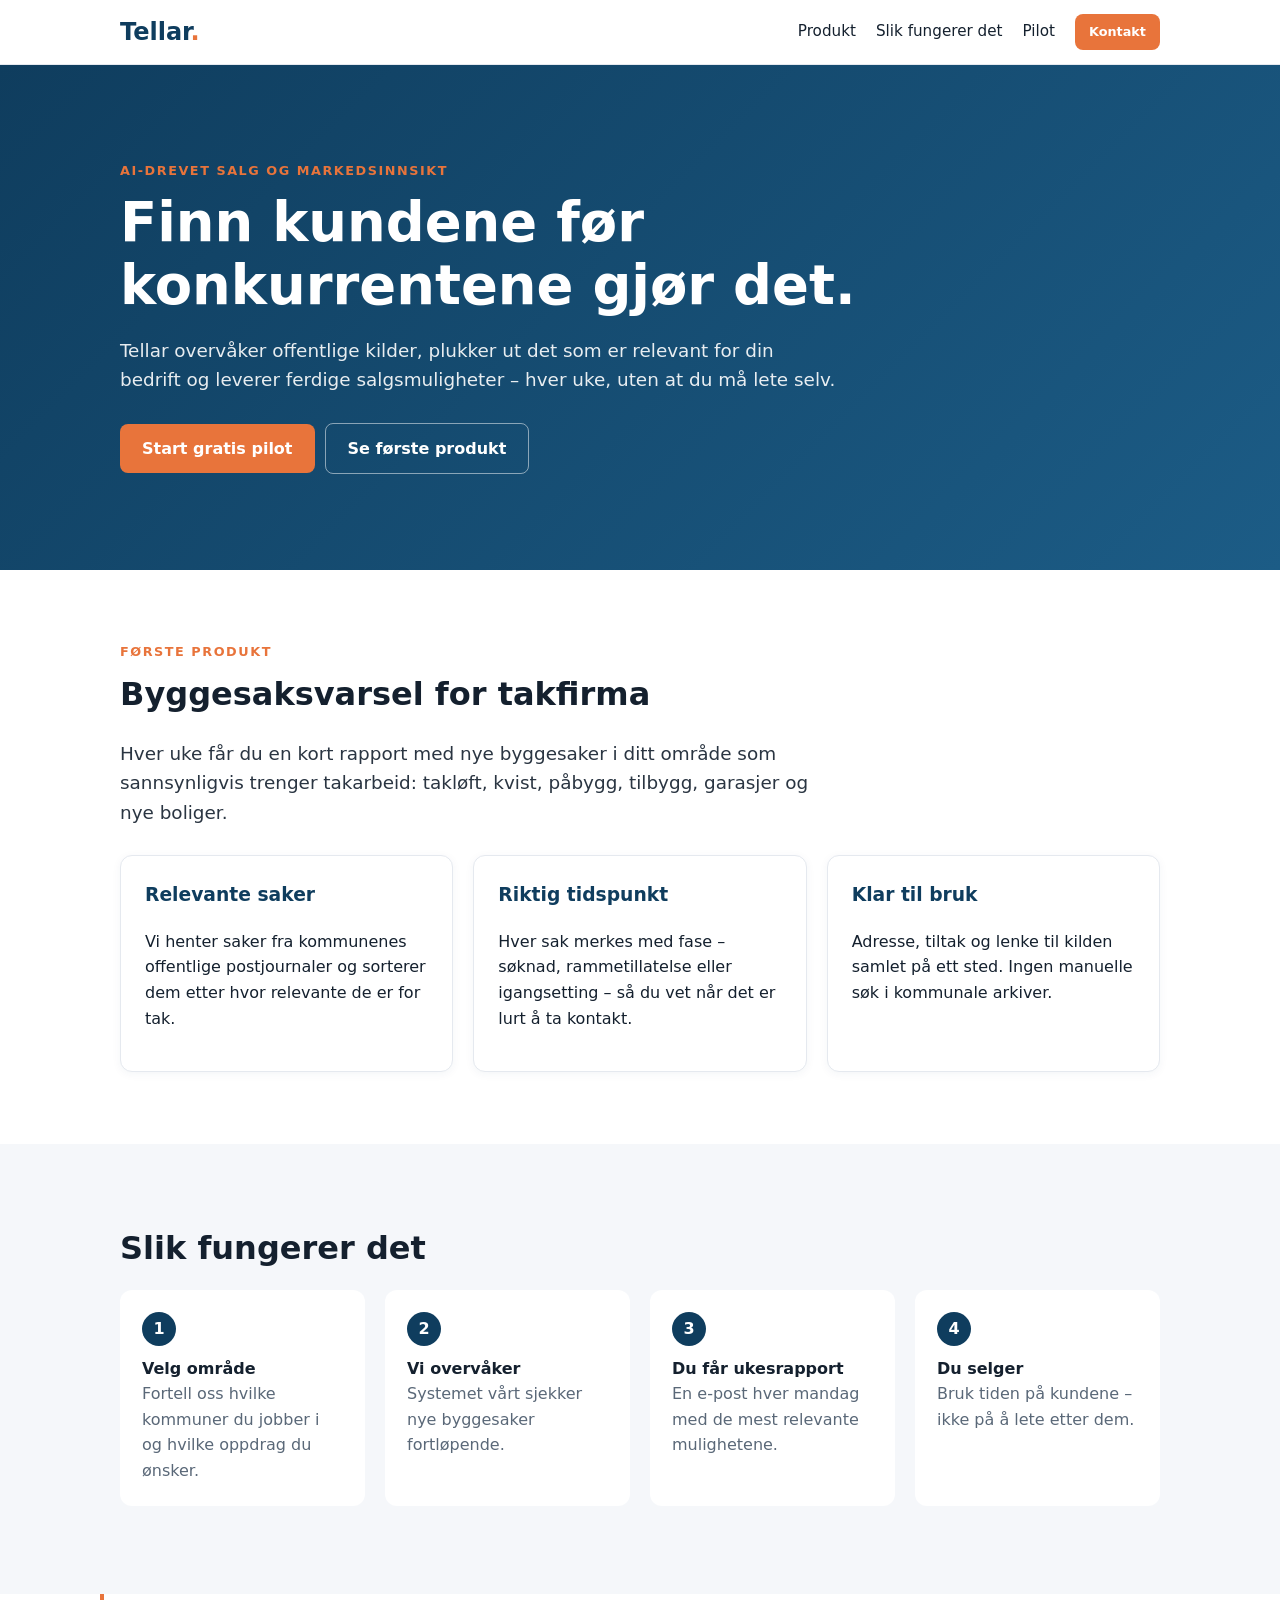
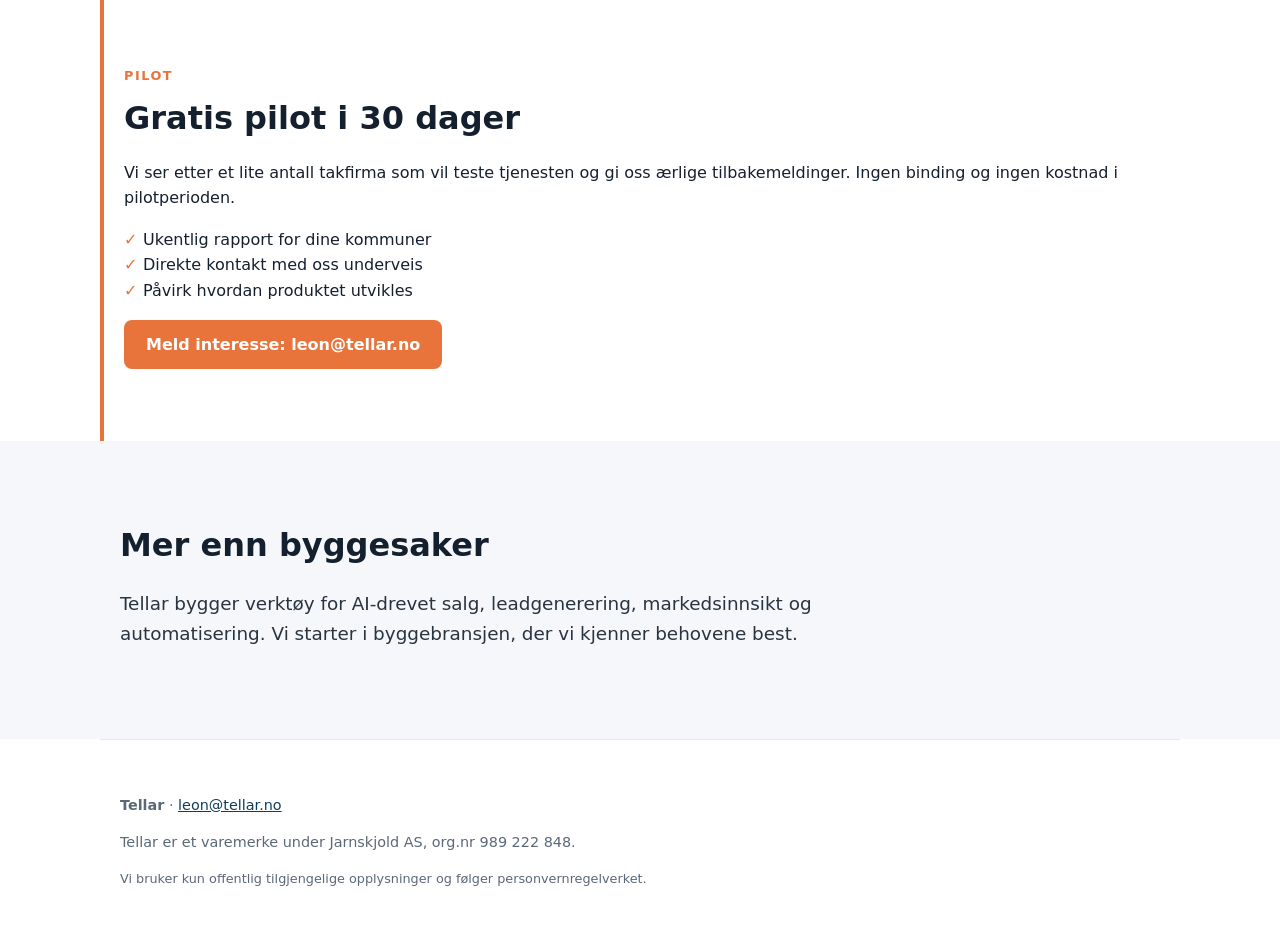
==== index.html @ bdacd9b5 "Tellar landingsside" ====
<!doctype html>
<html lang="no">
<head>
<meta charset="utf-8">
<meta name="viewport" content="width=device-width, initial-scale=1">
<title>Tellar – AI-drevet salg og markedsinnsikt for bedrifter</title>
<meta name="description" content="Tellar hjelper bedrifter å finne nye kunder med AI-drevet markedsinnsikt. Første produkt: Byggesaksvarsel for takfirma.">
<link rel="stylesheet" href="style.css">
</head>
<body>
<header class="top">
  <div class="wrap nav">
    <a class="logo" href="#">Tellar<span>.</span></a>
    <nav><a href="#produkt">Produkt</a><a href="#slik">Slik fungerer det</a><a href="#pilot">Pilot</a><a class="btn small" href="mailto:leon@tellar.no?subject=Pilot%20Byggesaksvarsel">Kontakt</a></nav>
  </div>
</header>

<section class="hero">
  <div class="wrap">
    <p class="eyebrow">AI-drevet salg og markedsinnsikt</p>
    <h1>Finn kundene før konkurrentene gjør det.</h1>
    <p class="lead">Tellar overvåker offentlige kilder, plukker ut det som er relevant for din bedrift og leverer ferdige salgsmuligheter – hver uke, uten at du må lete selv.</p>
    <div class="cta"><a class="btn" href="#pilot">Start gratis pilot</a><a class="btn ghost" href="#produkt">Se første produkt</a></div>
  </div>
</section>

<section id="produkt" class="wrap section">
  <p class="eyebrow">Første produkt</p>
  <h2>Byggesaksvarsel for takfirma</h2>
  <p class="lead">Hver uke får du en kort rapport med nye byggesaker i ditt område som sannsynligvis trenger takarbeid: takløft, kvist, påbygg, tilbygg, garasjer og nye boliger.</p>
  <div class="grid">
    <div class="card"><h3>Relevante saker</h3><p>Vi henter saker fra kommunenes offentlige postjournaler og sorterer dem etter hvor relevante de er for tak.</p></div>
    <div class="card"><h3>Riktig tidspunkt</h3><p>Hver sak merkes med fase – søknad, rammetillatelse eller igangsetting – så du vet når det er lurt å ta kontakt.</p></div>
    <div class="card"><h3>Klar til bruk</h3><p>Adresse, tiltak og lenke til kilden samlet på ett sted. Ingen manuelle søk i kommunale arkiver.</p></div>
  </div>
</section>

<section id="slik" class="band">
  <div class="wrap section">
    <h2>Slik fungerer det</h2>
    <ol class="steps">
      <li><b>Velg område</b><span>Fortell oss hvilke kommuner du jobber i og hvilke oppdrag du ønsker.</span></li>
      <li><b>Vi overvåker</b><span>Systemet vårt sjekker nye byggesaker fortløpende.</span></li>
      <li><b>Du får ukesrapport</b><span>En e-post hver mandag med de mest relevante mulighetene.</span></li>
      <li><b>Du selger</b><span>Bruk tiden på kundene – ikke på å lete etter dem.</span></li>
    </ol>
  </div>
</section>

<section id="pilot" class="wrap section pilot">
  <div>
    <p class="eyebrow">Pilot</p>
    <h2>Gratis pilot i 30 dager</h2>
    <p>Vi ser etter et lite antall takfirma som vil teste tjenesten og gi oss ærlige tilbakemeldinger. Ingen binding og ingen kostnad i pilotperioden.</p>
    <ul class="check"><li>Ukentlig rapport for dine kommuner</li><li>Direkte kontakt med oss underveis</li><li>Påvirk hvordan produktet utvikles</li></ul>
    <a class="btn" href="mailto:leon@tellar.no?subject=Pilot%20Byggesaksvarsel%20for%20takfirma">Meld interesse: leon@tellar.no</a>
  </div>
</section>

<section class="band">
  <div class="wrap section">
    <h2>Mer enn byggesaker</h2>
    <p class="lead">Tellar bygger verktøy for AI-drevet salg, leadgenerering, markedsinnsikt og automatisering. Vi starter i byggebransjen, der vi kjenner behovene best.</p>
  </div>
</section>

<footer class="wrap foot">
  <p><b>Tellar</b> · <a href="mailto:leon@tellar.no">leon@tellar.no</a></p>
  <p>Tellar er et varemerke under Jarnskjold AS, org.nr 989 222 848.</p>
  <p class="small">Vi bruker kun offentlig tilgjengelige opplysninger og følger personvernregelverket.</p>
</footer>
</body>
</html>
---- style.css ----
:root{--ink:#14202e;--muted:#5a6878;--brand:#0f3d5e;--accent:#e8743b;--bg:#f5f7fa}
*{box-sizing:border-box}body{margin:0;font-family:Inter,system-ui,-apple-system,Segoe UI,Roboto,sans-serif;color:var(--ink);line-height:1.6}
a{color:var(--brand)}.wrap{max-width:1080px;margin:0 auto;padding:0 20px}
.top{position:sticky;top:0;background:#fffffff0;border-bottom:1px solid #e5e9ef;z-index:5}
.nav{display:flex;justify-content:space-between;align-items:center;height:64px}
.logo{font-weight:800;font-size:1.5rem;text-decoration:none;color:var(--brand)}.logo span{color:var(--accent)}
nav a{margin-left:20px;text-decoration:none;color:var(--ink);font-size:.95rem}
.btn{display:inline-block;background:var(--accent);color:#fff;padding:12px 22px;border-radius:8px;text-decoration:none;font-weight:600}
.btn.small{padding:8px 14px;color:#fff}.btn.ghost{background:transparent;color:#fff;border:1px solid #ffffff80;margin-left:10px}
.hero{background:linear-gradient(135deg,#0f3d5e,#1c5c86);color:#fff;padding:96px 0}
.hero h1{font-size:clamp(2rem,5vw,3.4rem);line-height:1.15;margin:.2em 0;max-width:780px}
.lead{font-size:1.15rem;max-width:720px;color:inherit;opacity:.9}.cta{margin-top:28px}
.eyebrow{text-transform:uppercase;letter-spacing:.12em;font-size:.8rem;font-weight:700;color:var(--accent);margin:0}
.section{padding:72px 20px}h2{font-size:2rem;margin:.2em 0 .4em}
.grid{display:grid;grid-template-columns:repeat(auto-fit,minmax(240px,1fr));gap:20px;margin-top:28px}
.card{background:#fff;border:1px solid #e5e9ef;border-radius:12px;padding:24px;box-shadow:0 2px 10px #0f3d5e0d}.card h3{margin-top:0;color:var(--brand)}
.band{background:var(--bg)}
.steps{list-style:none;padding:0;display:grid;grid-template-columns:repeat(auto-fit,minmax(200px,1fr));gap:20px;counter-reset:s}
.steps li{background:#fff;border-radius:12px;padding:22px;counter-increment:s;display:flex;flex-direction:column}
.steps li:before{content:counter(s);background:var(--brand);color:#fff;width:34px;height:34px;border-radius:50%;display:grid;place-items:center;font-weight:700;margin-bottom:10px}
.steps span{color:var(--muted)}
.pilot{border-left:4px solid var(--accent)}.check{padding-left:0;list-style:none}.check li:before{content:"✓ ";color:var(--accent);font-weight:700}
.foot{padding:40px 20px;color:var(--muted);font-size:.9rem;border-top:1px solid #e5e9ef}.small{font-size:.8rem}
@media(max-width:640px){nav a:not(.btn){display:none}.hero{padding:64px 0}.btn.ghost{margin:10px 0 0}}
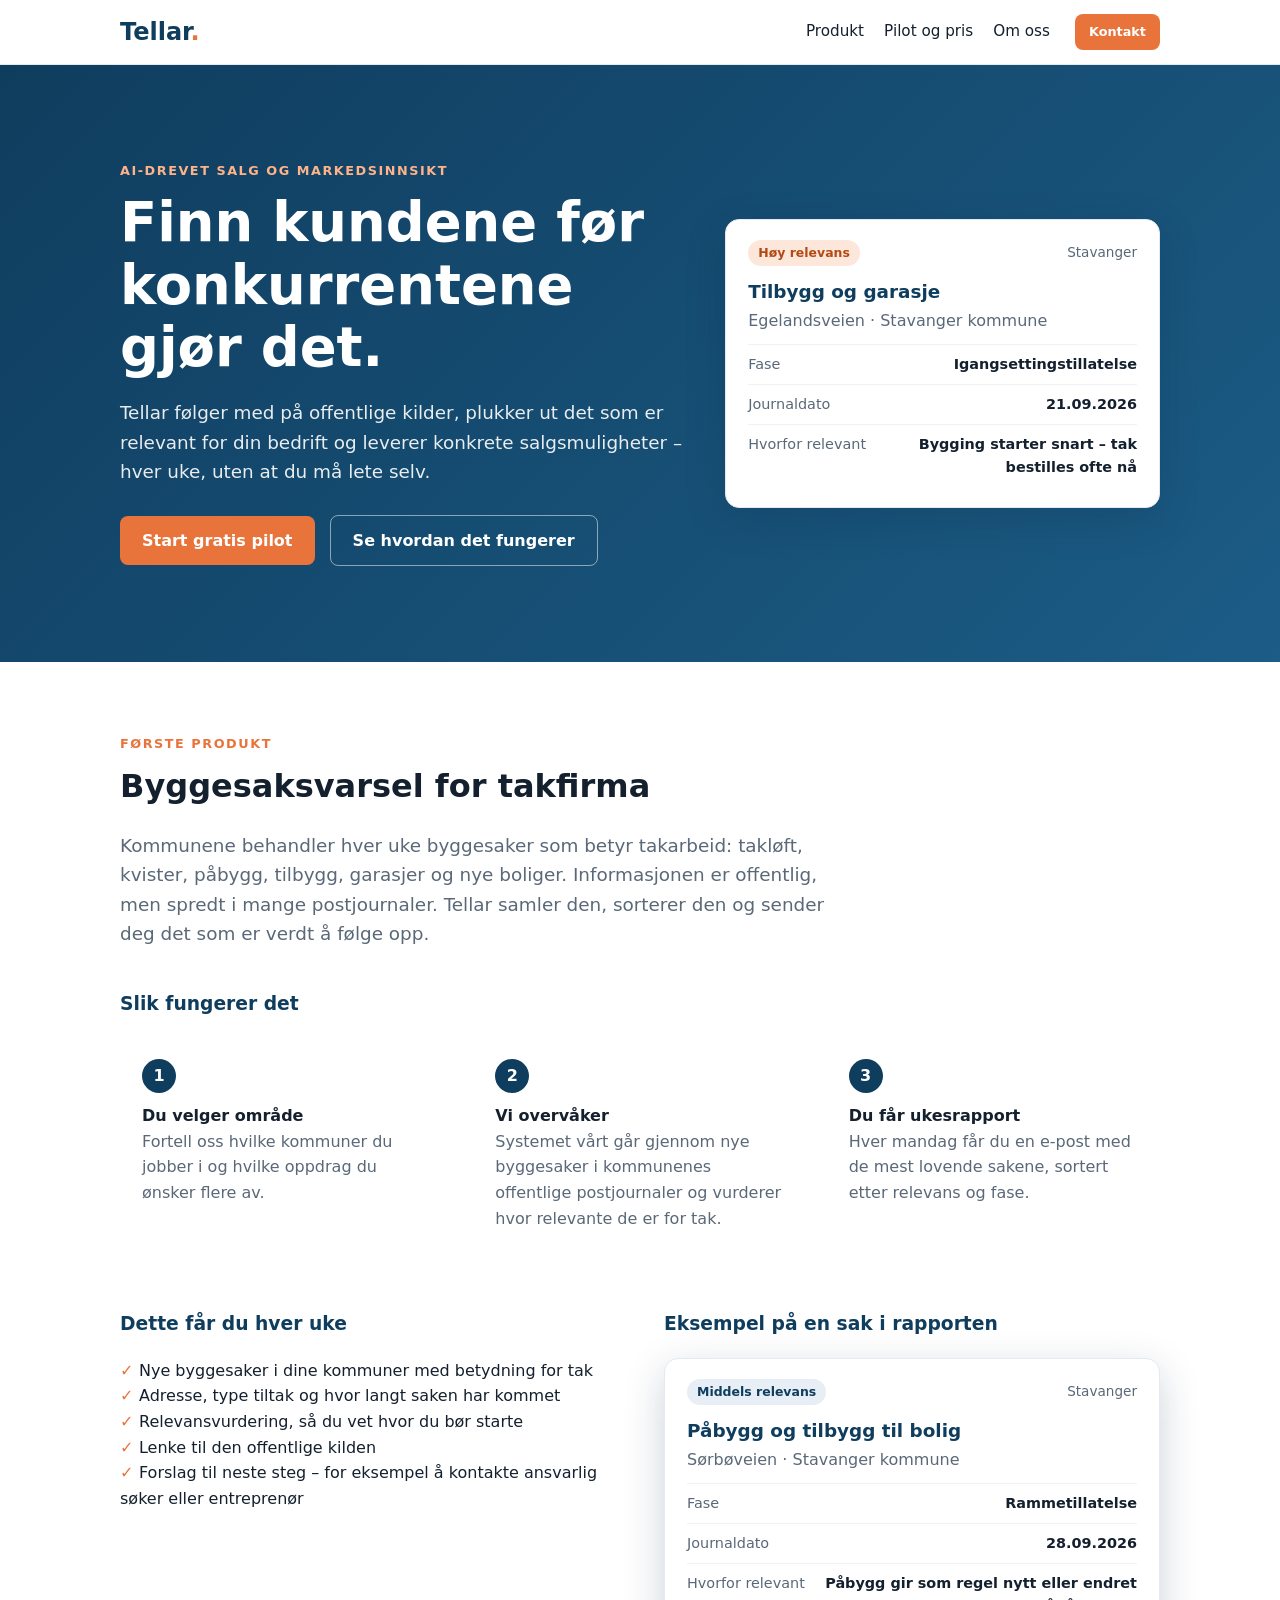
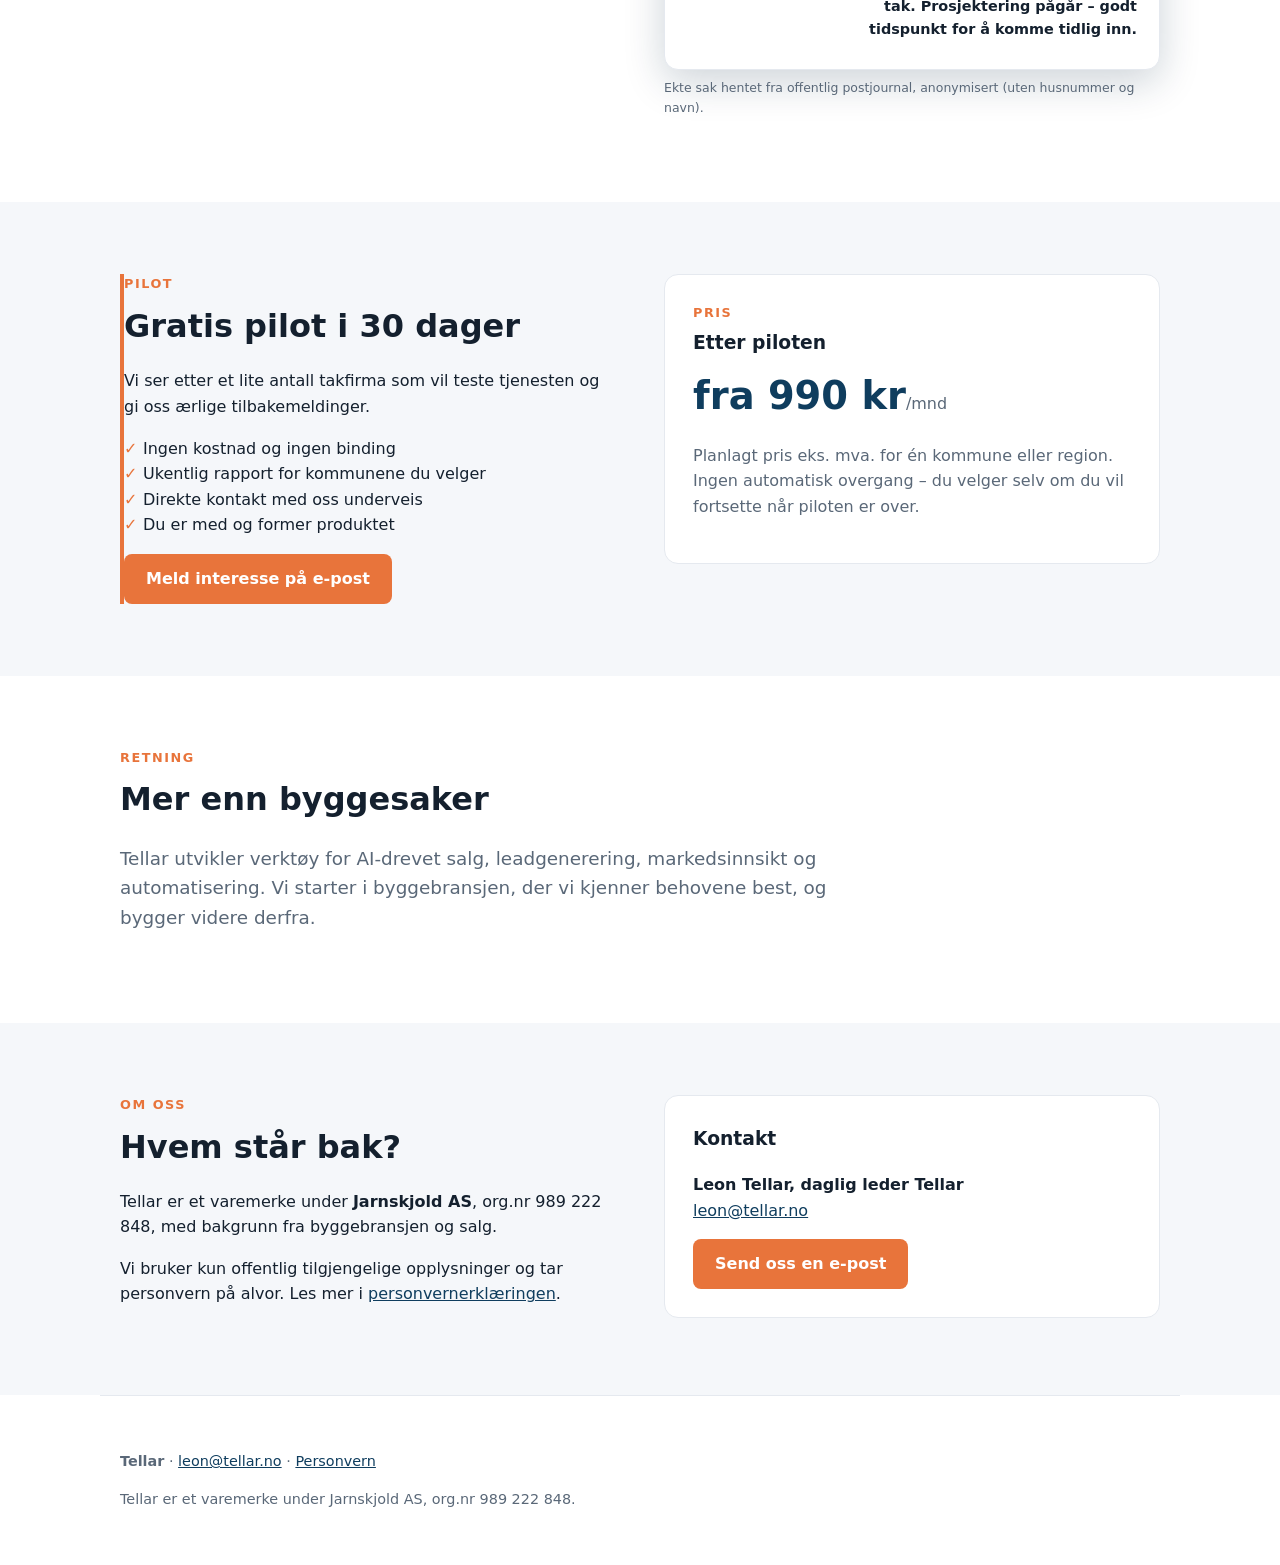
==== commit b44ad92a: "Nettside v2: produkt, pilot, pris, om oss og personvern" ====
--- a/index.html
+++ b/index.html
@@ -4,70 +4,130 @@
 <meta charset="utf-8">
 <meta name="viewport" content="width=device-width, initial-scale=1">
 <title>Tellar – AI-drevet salg og markedsinnsikt for bedrifter</title>
-<meta name="description" content="Tellar hjelper bedrifter å finne nye kunder med AI-drevet markedsinnsikt. Første produkt: Byggesaksvarsel for takfirma.">
+<meta name="description" content="Tellar gjør offentlige data om til konkrete salgsmuligheter. Første produkt: Byggesaksvarsel for takfirma. Gratis pilot i 30 dager.">
 <link rel="stylesheet" href="style.css">
 </head>
 <body>
 <header class="top">
   <div class="wrap nav">
-    <a class="logo" href="#">Tellar<span>.</span></a>
-    <nav><a href="#produkt">Produkt</a><a href="#slik">Slik fungerer det</a><a href="#pilot">Pilot</a><a class="btn small" href="mailto:leon@tellar.no?subject=Pilot%20Byggesaksvarsel">Kontakt</a></nav>
+    <a class="logo" href="index.html">Tellar<span>.</span></a>
+    <nav>
+      <a href="#produkt">Produkt</a><a href="#pilot">Pilot og pris</a><a href="#om">Om oss</a>
+      <a class="btn small" href="mailto:leon@tellar.no?subject=Pilot%20Byggesaksvarsel">Kontakt</a>
+    </nav>
   </div>
 </header>
 
 <section class="hero">
-  <div class="wrap">
-    <p class="eyebrow">AI-drevet salg og markedsinnsikt</p>
-    <h1>Finn kundene før konkurrentene gjør det.</h1>
-    <p class="lead">Tellar overvåker offentlige kilder, plukker ut det som er relevant for din bedrift og leverer ferdige salgsmuligheter – hver uke, uten at du må lete selv.</p>
-    <div class="cta"><a class="btn" href="#pilot">Start gratis pilot</a><a class="btn ghost" href="#produkt">Se første produkt</a></div>
+  <div class="wrap hero-grid">
+    <div>
+      <p class="eyebrow light">AI-drevet salg og markedsinnsikt</p>
+      <h1>Finn kundene før konkurrentene gjør det.</h1>
+      <p class="lead">Tellar følger med på offentlige kilder, plukker ut det som er relevant for din bedrift og leverer konkrete salgsmuligheter – hver uke, uten at du må lete selv.</p>
+      <div class="cta">
+        <a class="btn" href="#pilot">Start gratis pilot</a>
+        <a class="btn ghost" href="#produkt">Se hvordan det fungerer</a>
+      </div>
+    </div>
+    <div class="hero-card" aria-hidden="true">
+      <div class="lead-card">
+        <div class="lc-head"><span class="pill hot">Høy relevans</span><span class="muted">Stavanger</span></div>
+        <h4>Tilbygg og garasje</h4>
+        <p class="muted">Egelandsveien · Stavanger kommune</p>
+        <div class="lc-row"><span>Fase</span><b>Igangsettingstillatelse</b></div>
+        <div class="lc-row"><span>Journaldato</span><b>21.09.2026</b></div>
+        <div class="lc-row"><span>Hvorfor relevant</span><b>Bygging starter snart – tak bestilles ofte nå</b></div>
+      </div>
+    </div>
   </div>
 </section>
 
 <section id="produkt" class="wrap section">
   <p class="eyebrow">Første produkt</p>
   <h2>Byggesaksvarsel for takfirma</h2>
-  <p class="lead">Hver uke får du en kort rapport med nye byggesaker i ditt område som sannsynligvis trenger takarbeid: takløft, kvist, påbygg, tilbygg, garasjer og nye boliger.</p>
-  <div class="grid">
-    <div class="card"><h3>Relevante saker</h3><p>Vi henter saker fra kommunenes offentlige postjournaler og sorterer dem etter hvor relevante de er for tak.</p></div>
-    <div class="card"><h3>Riktig tidspunkt</h3><p>Hver sak merkes med fase – søknad, rammetillatelse eller igangsetting – så du vet når det er lurt å ta kontakt.</p></div>
-    <div class="card"><h3>Klar til bruk</h3><p>Adresse, tiltak og lenke til kilden samlet på ett sted. Ingen manuelle søk i kommunale arkiver.</p></div>
+  <p class="lead dark">Kommunene behandler hver uke byggesaker som betyr takarbeid: takløft, kvister, påbygg, tilbygg, garasjer og nye boliger. Informasjonen er offentlig, men spredt i mange postjournaler. Tellar samler den, sorterer den og sender deg det som er verdt å følge opp.</p>
+
+  <h3 class="sub">Slik fungerer det</h3>
+  <ol class="steps">
+    <li><b>Du velger område</b><span>Fortell oss hvilke kommuner du jobber i og hvilke oppdrag du ønsker flere av.</span></li>
+    <li><b>Vi overvåker</b><span>Systemet vårt går gjennom nye byggesaker i kommunenes offentlige postjournaler og vurderer hvor relevante de er for tak.</span></li>
+    <li><b>Du får ukesrapport</b><span>Hver mandag får du en e-post med de mest lovende sakene, sortert etter relevans og fase.</span></li>
+  </ol>
+
+  <div class="two">
+    <div>
+      <h3 class="sub">Dette får du hver uke</h3>
+      <ul class="check">
+        <li>Nye byggesaker i dine kommuner med betydning for tak</li>
+        <li>Adresse, type tiltak og hvor langt saken har kommet</li>
+        <li>Relevansvurdering, så du vet hvor du bør starte</li>
+        <li>Lenke til den offentlige kilden</li>
+        <li>Forslag til neste steg – for eksempel å kontakte ansvarlig søker eller entreprenør</li>
+      </ul>
+    </div>
+    <div>
+      <h3 class="sub">Eksempel på en sak i rapporten</h3>
+      <div class="lead-card">
+        <div class="lc-head"><span class="pill">Middels relevans</span><span class="muted">Stavanger</span></div>
+        <h4>Påbygg og tilbygg til bolig</h4>
+        <p class="muted">Sørbøveien · Stavanger kommune</p>
+        <div class="lc-row"><span>Fase</span><b>Rammetillatelse</b></div>
+        <div class="lc-row"><span>Journaldato</span><b>28.09.2026</b></div>
+        <div class="lc-row"><span>Hvorfor relevant</span><b>Påbygg gir som regel nytt eller endret tak. Prosjektering pågår – godt tidspunkt for å komme tidlig inn.</b></div>
+      </div>
+      <p class="tiny">Ekte sak hentet fra offentlig postjournal, anonymisert (uten husnummer og navn).</p>
+    </div>
   </div>
 </section>
 
-<section id="slik" class="band">
-  <div class="wrap section">
-    <h2>Slik fungerer det</h2>
-    <ol class="steps">
-      <li><b>Velg område</b><span>Fortell oss hvilke kommuner du jobber i og hvilke oppdrag du ønsker.</span></li>
-      <li><b>Vi overvåker</b><span>Systemet vårt sjekker nye byggesaker fortløpende.</span></li>
-      <li><b>Du får ukesrapport</b><span>En e-post hver mandag med de mest relevante mulighetene.</span></li>
-      <li><b>Du selger</b><span>Bruk tiden på kundene – ikke på å lete etter dem.</span></li>
-    </ol>
+<section id="pilot" class="band">
+  <div class="wrap section two">
+    <div class="pilot">
+      <p class="eyebrow">Pilot</p>
+      <h2>Gratis pilot i 30 dager</h2>
+      <p>Vi ser etter et lite antall takfirma som vil teste tjenesten og gi oss ærlige tilbakemeldinger.</p>
+      <ul class="check">
+        <li>Ingen kostnad og ingen binding</li>
+        <li>Ukentlig rapport for kommunene du velger</li>
+        <li>Direkte kontakt med oss underveis</li>
+        <li>Du er med og former produktet</li>
+      </ul>
+      <a class="btn" href="mailto:leon@tellar.no?subject=Pilot%20Byggesaksvarsel%20for%20takfirma&body=Firmanavn%3A%0AKommuner%20vi%20jobber%20i%3A%0ATelefon%3A">Meld interesse på e-post</a>
+    </div>
+    <div class="price">
+      <p class="eyebrow">Pris</p>
+      <h3>Etter piloten</h3>
+      <p class="big">fra 990 kr<span>/mnd</span></p>
+      <p class="muted">Planlagt pris eks. mva. for én kommune eller region. Ingen automatisk overgang – du velger selv om du vil fortsette når piloten er over.</p>
+    </div>
   </div>
 </section>
 
-<section id="pilot" class="wrap section pilot">
-  <div>
-    <p class="eyebrow">Pilot</p>
-    <h2>Gratis pilot i 30 dager</h2>
-    <p>Vi ser etter et lite antall takfirma som vil teste tjenesten og gi oss ærlige tilbakemeldinger. Ingen binding og ingen kostnad i pilotperioden.</p>
-    <ul class="check"><li>Ukentlig rapport for dine kommuner</li><li>Direkte kontakt med oss underveis</li><li>Påvirk hvordan produktet utvikles</li></ul>
-    <a class="btn" href="mailto:leon@tellar.no?subject=Pilot%20Byggesaksvarsel%20for%20takfirma">Meld interesse: leon@tellar.no</a>
-  </div>
+<section class="wrap section">
+  <p class="eyebrow">Retning</p>
+  <h2>Mer enn byggesaker</h2>
+  <p class="lead dark">Tellar utvikler verktøy for AI-drevet salg, leadgenerering, markedsinnsikt og automatisering. Vi starter i byggebransjen, der vi kjenner behovene best, og bygger videre derfra.</p>
 </section>
 
-<section class="band">
-  <div class="wrap section">
-    <h2>Mer enn byggesaker</h2>
-    <p class="lead">Tellar bygger verktøy for AI-drevet salg, leadgenerering, markedsinnsikt og automatisering. Vi starter i byggebransjen, der vi kjenner behovene best.</p>
+<section id="om" class="band">
+  <div class="wrap section two">
+    <div>
+      <p class="eyebrow">Om oss</p>
+      <h2>Hvem står bak?</h2>
+      <p>Tellar er et varemerke under <b>Jarnskjold AS</b>, org.nr 989 222 848, med bakgrunn fra byggebransjen og salg.</p>
+      <p>Vi bruker kun offentlig tilgjengelige opplysninger og tar personvern på alvor. Les mer i <a href="privacy.html">personvernerklæringen</a>.</p>
+    </div>
+    <div class="contact">
+      <h3>Kontakt</h3>
+      <p><b>Leon Tellar, daglig leder Tellar</b><br><a href="mailto:leon@tellar.no">leon@tellar.no</a></p>
+      <a class="btn" href="mailto:leon@tellar.no?subject=Henvendelse%20til%20Tellar">Send oss en e-post</a>
+    </div>
   </div>
 </section>
 
 <footer class="wrap foot">
-  <p><b>Tellar</b> · <a href="mailto:leon@tellar.no">leon@tellar.no</a></p>
+  <p><b>Tellar</b> · <a href="mailto:leon@tellar.no">leon@tellar.no</a> · <a href="privacy.html">Personvern</a></p>
   <p>Tellar er et varemerke under Jarnskjold AS, org.nr 989 222 848.</p>
-  <p class="small">Vi bruker kun offentlig tilgjengelige opplysninger og følger personvernregelverket.</p>
 </footer>
 </body>
 </html>
--- a/style.css
+++ b/style.css
@@ -22,3 +22,18 @@
 .pilot{border-left:4px solid var(--accent)}.check{padding-left:0;list-style:none}.check li:before{content:"✓ ";color:var(--accent);font-weight:700}
 .foot{padding:40px 20px;color:var(--muted);font-size:.9rem;border-top:1px solid #e5e9ef}.small{font-size:.8rem}
 @media(max-width:640px){nav a:not(.btn){display:none}.hero{padding:64px 0}.btn.ghost{margin:10px 0 0}}
+.hero-grid{display:grid;grid-template-columns:1.3fr 1fr;gap:40px;align-items:center}
+.eyebrow.light{color:#ffb38a}.lead.dark{opacity:1;color:var(--muted)}
+.lead-card{background:#fff;color:var(--ink);border-radius:14px;padding:20px 22px;box-shadow:0 12px 40px #0b2a4033;border:1px solid #e5e9ef}
+.lead-card h4{margin:.6em 0 .1em;font-size:1.15rem;color:var(--brand)}.lead-card p{margin:0 0 10px}
+.lc-head{display:flex;justify-content:space-between;align-items:center;font-size:.85rem}
+.lc-row{display:flex;justify-content:space-between;gap:16px;border-top:1px solid #eef1f5;padding:8px 0;font-size:.9rem}.lc-row span{color:var(--muted);white-space:nowrap}.lc-row b{text-align:right;font-weight:600}
+.pill{background:#e7eef5;color:var(--brand);padding:3px 10px;border-radius:99px;font-weight:600;font-size:.78rem}.pill.hot{background:#fde6da;color:#b24a15}
+.muted{color:var(--muted)}.tiny{font-size:.78rem;color:var(--muted);margin-top:8px}
+.sub{margin-top:40px;color:var(--brand)}
+.two{display:grid;grid-template-columns:1fr 1fr;gap:48px;align-items:start}
+.price{background:#fff;border-radius:14px;padding:28px;border:1px solid #e5e9ef}.price h3{margin:.2em 0}
+.big{font-size:2.4rem;font-weight:800;color:var(--brand);margin:.2em 0}.big span{font-size:1rem;font-weight:500;color:var(--muted)}
+.contact{background:#fff;border-radius:14px;padding:28px;border:1px solid #e5e9ef}.contact h3{margin-top:0}
+.prose{max-width:760px}.prose h2{font-size:1.3rem;margin-top:1.6em;color:var(--brand)}
+@media(max-width:820px){.hero-grid,.two{grid-template-columns:1fr;gap:28px}}
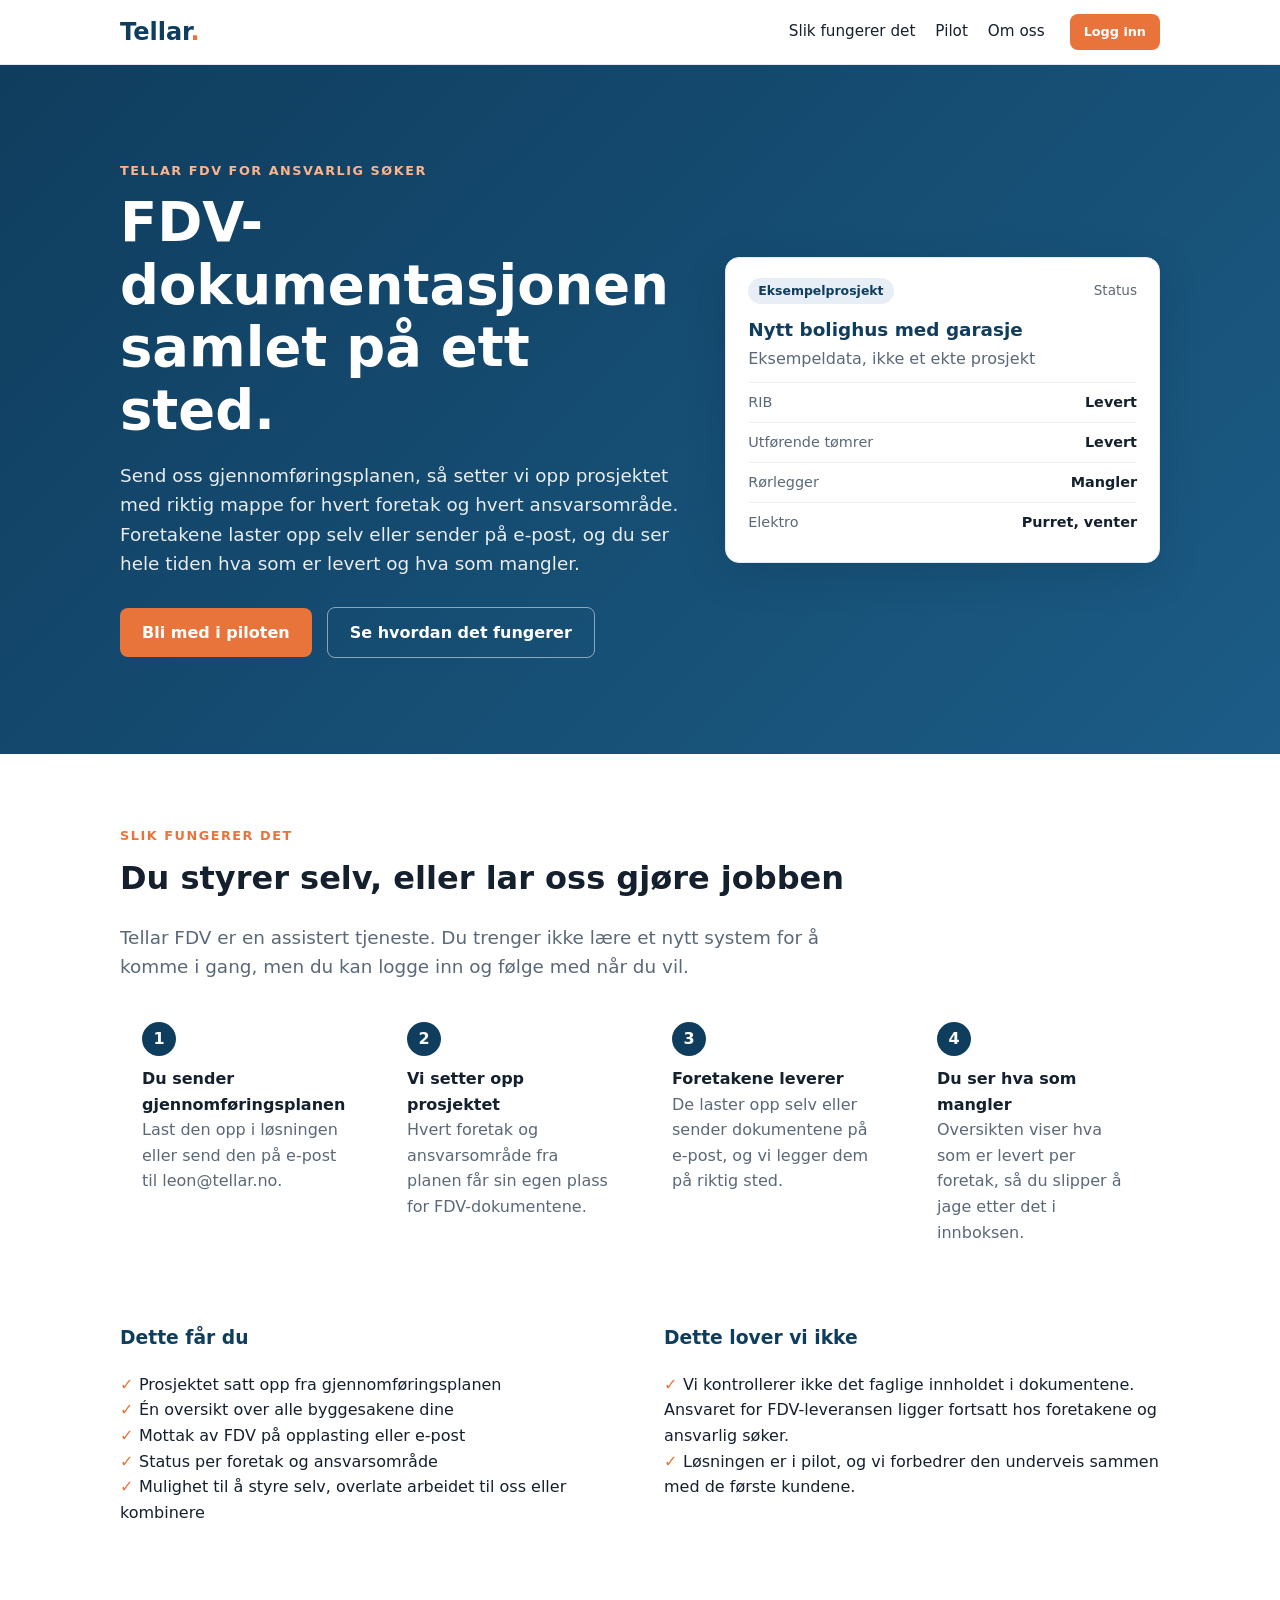
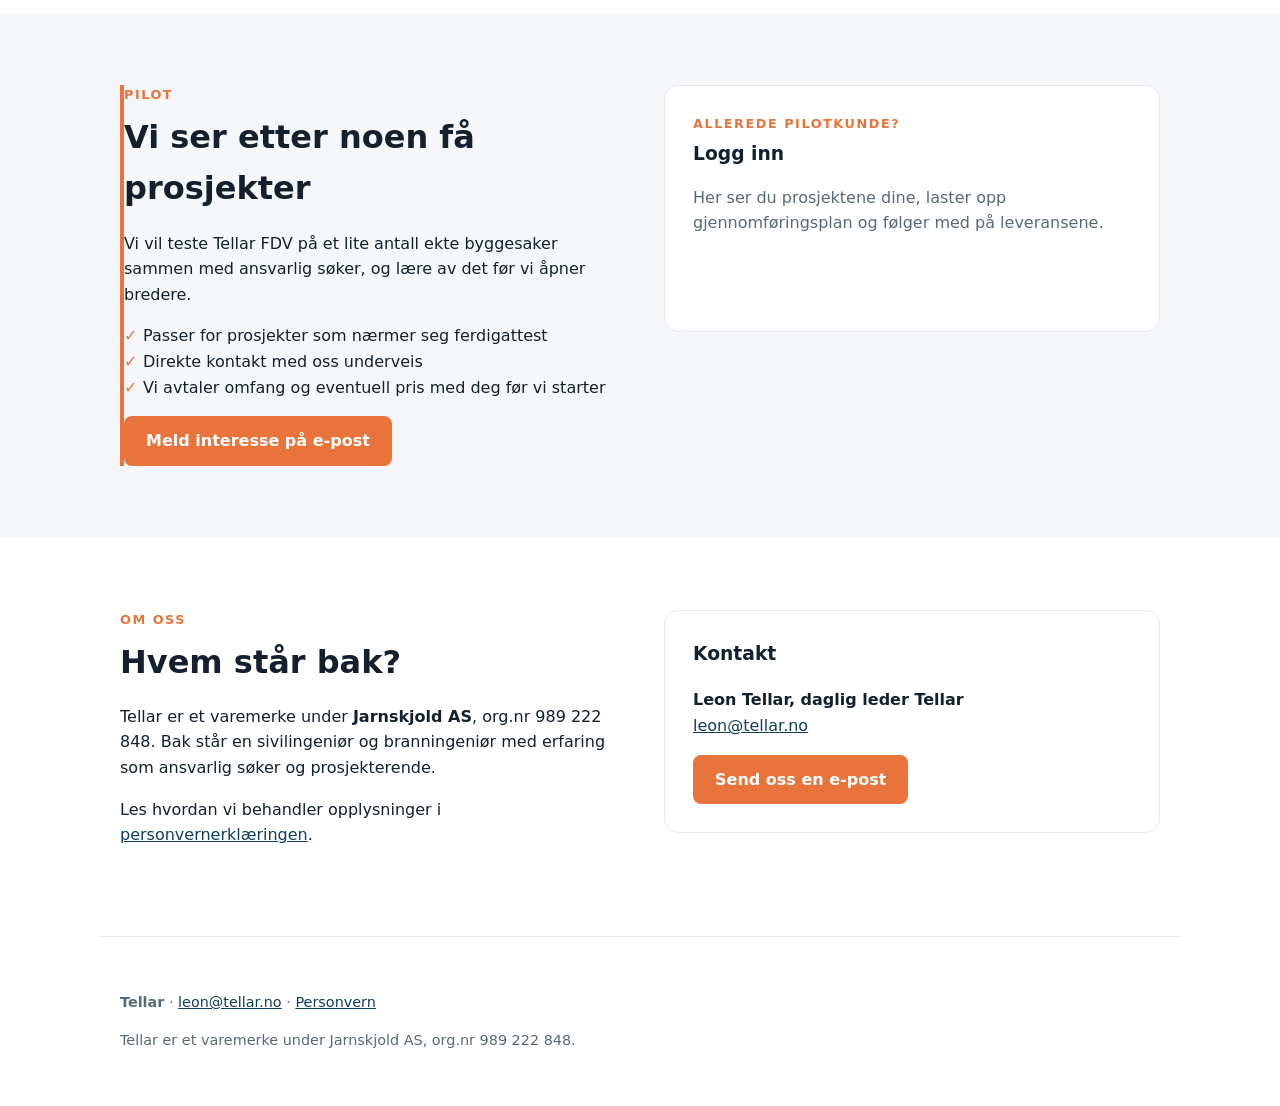
==== commit 5a49d292: "Gjør FDV-landingssiden til forside Flytter den tidligere forsiden (Byggesaksvarsel) til /byggesaksva" ====
--- a/index.html
+++ b/index.html
@@ -3,8 +3,8 @@
 <head>
 <meta charset="utf-8">
 <meta name="viewport" content="width=device-width, initial-scale=1">
-<title>Tellar – AI-drevet salg og markedsinnsikt for bedrifter</title>
-<meta name="description" content="Tellar gjør offentlige data om til konkrete salgsmuligheter. Første produkt: Byggesaksvarsel for takfirma. Gratis pilot i 30 dager.">
+<title>Tellar FDV – FDV-dokumentasjon samlet, uten jaging</title>
+<meta name="description" content="Tellar FDV hjelper ansvarlig søker å samle FDV-dokumentasjon fra alle foretak i byggesaken. Vi setter opp prosjektet fra gjennomføringsplanen og følger opp leveransene. Pilot for et lite antall prosjekter.">
 <link rel="stylesheet" href="style.css">
 </head>
 <body>
@@ -12,8 +12,8 @@
   <div class="wrap nav">
     <a class="logo" href="index.html">Tellar<span>.</span></a>
     <nav>
-      <a href="#produkt">Produkt</a><a href="#pilot">Pilot og pris</a><a href="#om">Om oss</a>
-      <a class="btn small" href="mailto:leon@tellar.no?subject=Pilot%20Byggesaksvarsel">Kontakt</a>
+      <a href="#slik">Slik fungerer det</a><a href="#pilot">Pilot</a><a href="#om">Om oss</a>
+      <a class="btn small" href="https://tellar-fdv-88mo.onrender.com/private/login">Logg inn</a>
     </nav>
   </div>
 </header>
@@ -21,61 +21,56 @@
 <section class="hero">
   <div class="wrap hero-grid">
     <div>
-      <p class="eyebrow light">AI-drevet salg og markedsinnsikt</p>
-      <h1>Finn kundene før konkurrentene gjør det.</h1>
-      <p class="lead">Tellar følger med på offentlige kilder, plukker ut det som er relevant for din bedrift og leverer konkrete salgsmuligheter – hver uke, uten at du må lete selv.</p>
+      <p class="eyebrow light">Tellar FDV for ansvarlig søker</p>
+      <h1>FDV-dokumentasjonen samlet på ett sted.</h1>
+      <p class="lead">Send oss gjennomføringsplanen, så setter vi opp prosjektet med riktig mappe for hvert foretak og hvert ansvarsområde. Foretakene laster opp selv eller sender på e-post, og du ser hele tiden hva som er levert og hva som mangler.</p>
       <div class="cta">
-        <a class="btn" href="#pilot">Start gratis pilot</a>
-        <a class="btn ghost" href="#produkt">Se hvordan det fungerer</a>
+        <a class="btn" href="mailto:leon@tellar.no?subject=Pilot%20Tellar%20FDV&body=Firma%3A%0AProsjekt%20(adresse%2Fkommune)%3A%0AFase%3A%0ATelefon%3A">Bli med i piloten</a>
+        <a class="btn ghost" href="#slik">Se hvordan det fungerer</a>
       </div>
     </div>
     <div class="hero-card" aria-hidden="true">
       <div class="lead-card">
-        <div class="lc-head"><span class="pill hot">Høy relevans</span><span class="muted">Stavanger</span></div>
-        <h4>Tilbygg og garasje</h4>
-        <p class="muted">Egelandsveien · Stavanger kommune</p>
-        <div class="lc-row"><span>Fase</span><b>Igangsettingstillatelse</b></div>
-        <div class="lc-row"><span>Journaldato</span><b>21.09.2026</b></div>
-        <div class="lc-row"><span>Hvorfor relevant</span><b>Bygging starter snart – tak bestilles ofte nå</b></div>
+        <div class="lc-head"><span class="pill">Eksempelprosjekt</span><span class="muted">Status</span></div>
+        <h4>Nytt bolighus med garasje</h4>
+        <p class="muted">Eksempeldata, ikke et ekte prosjekt</p>
+        <div class="lc-row"><span>RIB</span><b>Levert</b></div>
+        <div class="lc-row"><span>Utførende tømrer</span><b>Levert</b></div>
+        <div class="lc-row"><span>Rørlegger</span><b>Mangler</b></div>
+        <div class="lc-row"><span>Elektro</span><b>Purret, venter</b></div>
       </div>
     </div>
   </div>
 </section>
 
-<section id="produkt" class="wrap section">
-  <p class="eyebrow">Første produkt</p>
-  <h2>Byggesaksvarsel for takfirma</h2>
-  <p class="lead dark">Kommunene behandler hver uke byggesaker som betyr takarbeid: takløft, kvister, påbygg, tilbygg, garasjer og nye boliger. Informasjonen er offentlig, men spredt i mange postjournaler. Tellar samler den, sorterer den og sender deg det som er verdt å følge opp.</p>
-
-  <h3 class="sub">Slik fungerer det</h3>
+<section id="slik" class="wrap section">
+  <p class="eyebrow">Slik fungerer det</p>
+  <h2>Du styrer selv, eller lar oss gjøre jobben</h2>
+  <p class="lead dark">Tellar FDV er en assistert tjeneste. Du trenger ikke lære et nytt system for å komme i gang, men du kan logge inn og følge med når du vil.</p>
   <ol class="steps">
-    <li><b>Du velger område</b><span>Fortell oss hvilke kommuner du jobber i og hvilke oppdrag du ønsker flere av.</span></li>
-    <li><b>Vi overvåker</b><span>Systemet vårt går gjennom nye byggesaker i kommunenes offentlige postjournaler og vurderer hvor relevante de er for tak.</span></li>
-    <li><b>Du får ukesrapport</b><span>Hver mandag får du en e-post med de mest lovende sakene, sortert etter relevans og fase.</span></li>
+    <li><b>Du sender gjennomføringsplanen</b><span>Last den opp i løsningen eller send den på e-post til leon@tellar.no.</span></li>
+    <li><b>Vi setter opp prosjektet</b><span>Hvert foretak og ansvarsområde fra planen får sin egen plass for FDV-dokumentene.</span></li>
+    <li><b>Foretakene leverer</b><span>De laster opp selv eller sender dokumentene på e-post, og vi legger dem på riktig sted.</span></li>
+    <li><b>Du ser hva som mangler</b><span>Oversikten viser hva som er levert per foretak, så du slipper å jage etter det i innboksen.</span></li>
   </ol>
 
   <div class="two">
     <div>
-      <h3 class="sub">Dette får du hver uke</h3>
+      <h3 class="sub">Dette får du</h3>
       <ul class="check">
-        <li>Nye byggesaker i dine kommuner med betydning for tak</li>
-        <li>Adresse, type tiltak og hvor langt saken har kommet</li>
-        <li>Relevansvurdering, så du vet hvor du bør starte</li>
-        <li>Lenke til den offentlige kilden</li>
-        <li>Forslag til neste steg – for eksempel å kontakte ansvarlig søker eller entreprenør</li>
+        <li>Prosjektet satt opp fra gjennomføringsplanen</li>
+        <li>Én oversikt over alle byggesakene dine</li>
+        <li>Mottak av FDV på opplasting eller e-post</li>
+        <li>Status per foretak og ansvarsområde</li>
+        <li>Mulighet til å styre selv, overlate arbeidet til oss eller kombinere</li>
       </ul>
     </div>
     <div>
-      <h3 class="sub">Eksempel på en sak i rapporten</h3>
-      <div class="lead-card">
-        <div class="lc-head"><span class="pill">Middels relevans</span><span class="muted">Stavanger</span></div>
-        <h4>Påbygg og tilbygg til bolig</h4>
-        <p class="muted">Sørbøveien · Stavanger kommune</p>
-        <div class="lc-row"><span>Fase</span><b>Rammetillatelse</b></div>
-        <div class="lc-row"><span>Journaldato</span><b>28.09.2026</b></div>
-        <div class="lc-row"><span>Hvorfor relevant</span><b>Påbygg gir som regel nytt eller endret tak. Prosjektering pågår – godt tidspunkt for å komme tidlig inn.</b></div>
-      </div>
-      <p class="tiny">Ekte sak hentet fra offentlig postjournal, anonymisert (uten husnummer og navn).</p>
+      <h3 class="sub">Dette lover vi ikke</h3>
+      <ul class="check">
+        <li>Vi kontrollerer ikke det faglige innholdet i dokumentene. Ansvaret for FDV-leveransen ligger fortsatt hos foretakene og ansvarlig søker.</li>
+        <li>Løsningen er i pilot, og vi forbedrer den underveis sammen med de første kundene.</li>
+      </ul>
     </div>
   </div>
 </section>
@@ -84,44 +79,35 @@
   <div class="wrap section two">
     <div class="pilot">
       <p class="eyebrow">Pilot</p>
-      <h2>Gratis pilot i 30 dager</h2>
-      <p>Vi ser etter et lite antall takfirma som vil teste tjenesten og gi oss ærlige tilbakemeldinger.</p>
+      <h2>Vi ser etter noen få prosjekter</h2>
+      <p>Vi vil teste Tellar FDV på et lite antall ekte byggesaker sammen med ansvarlig søker, og lære av det før vi åpner bredere.</p>
       <ul class="check">
-        <li>Ingen kostnad og ingen binding</li>
-        <li>Ukentlig rapport for kommunene du velger</li>
+        <li>Passer for prosjekter som nærmer seg ferdigattest</li>
         <li>Direkte kontakt med oss underveis</li>
-        <li>Du er med og former produktet</li>
+        <li>Vi avtaler omfang og eventuell pris med deg før vi starter</li>
       </ul>
-      <a class="btn" href="mailto:leon@tellar.no?subject=Pilot%20Byggesaksvarsel%20for%20takfirma&body=Firmanavn%3A%0AKommuner%20vi%20jobber%20i%3A%0ATelefon%3A">Meld interesse på e-post</a>
+      <a class="btn" href="mailto:leon@tellar.no?subject=Pilot%20Tellar%20FDV&body=Firma%3A%0AProsjekt%20(adresse%2Fkommune)%3A%0AFase%3A%0ATelefon%3A">Meld interesse på e-post</a>
     </div>
     <div class="price">
-      <p class="eyebrow">Pris</p>
-      <h3>Etter piloten</h3>
-      <p class="big">fra 990 kr<span>/mnd</span></p>
-      <p class="muted">Planlagt pris eks. mva. for én kommune eller region. Ingen automatisk overgang – du velger selv om du vil fortsette når piloten er over.</p>
+      <p class="eyebrow">Allerede pilotkunde?</p>
+      <h3>Logg inn</h3>
+      <p class="muted">Her ser du prosjektene dine, laster opp gjennomføringsplan og følger med på leveransene.</p>
+      <a class="btn ghost" href="https://tellar-fdv-88mo.onrender.com/private/login">Gå til innlogging</a>
     </div>
   </div>
 </section>
 
-<section class="wrap section">
-  <p class="eyebrow">Retning</p>
-  <h2>Mer enn byggesaker</h2>
-  <p class="lead dark">Tellar utvikler verktøy for AI-drevet salg, leadgenerering, markedsinnsikt og automatisering. Vi starter i byggebransjen, der vi kjenner behovene best, og bygger videre derfra.</p>
-</section>
-
-<section id="om" class="band">
-  <div class="wrap section two">
-    <div>
-      <p class="eyebrow">Om oss</p>
-      <h2>Hvem står bak?</h2>
-      <p>Tellar er et varemerke under <b>Jarnskjold AS</b>, org.nr 989 222 848, med bakgrunn fra byggebransjen og salg.</p>
-      <p>Vi bruker kun offentlig tilgjengelige opplysninger og tar personvern på alvor. Les mer i <a href="privacy.html">personvernerklæringen</a>.</p>
-    </div>
-    <div class="contact">
-      <h3>Kontakt</h3>
-      <p><b>Leon Tellar, daglig leder Tellar</b><br><a href="mailto:leon@tellar.no">leon@tellar.no</a></p>
-      <a class="btn" href="mailto:leon@tellar.no?subject=Henvendelse%20til%20Tellar">Send oss en e-post</a>
-    </div>
+<section id="om" class="wrap section two">
+  <div>
+    <p class="eyebrow">Om oss</p>
+    <h2>Hvem står bak?</h2>
+    <p>Tellar er et varemerke under <b>Jarnskjold AS</b>, org.nr 989 222 848. Bak står en sivilingeniør og branningeniør med erfaring som ansvarlig søker og prosjekterende.</p>
+    <p>Les hvordan vi behandler opplysninger i <a href="privacy.html">personvernerklæringen</a>.</p>
+  </div>
+  <div class="contact">
+    <h3>Kontakt</h3>
+    <p><b>Leon Tellar, daglig leder Tellar</b><br><a href="mailto:leon@tellar.no">leon@tellar.no</a></p>
+    <a class="btn" href="mailto:leon@tellar.no?subject=Tellar%20FDV">Send oss en e-post</a>
   </div>
 </section>
 
